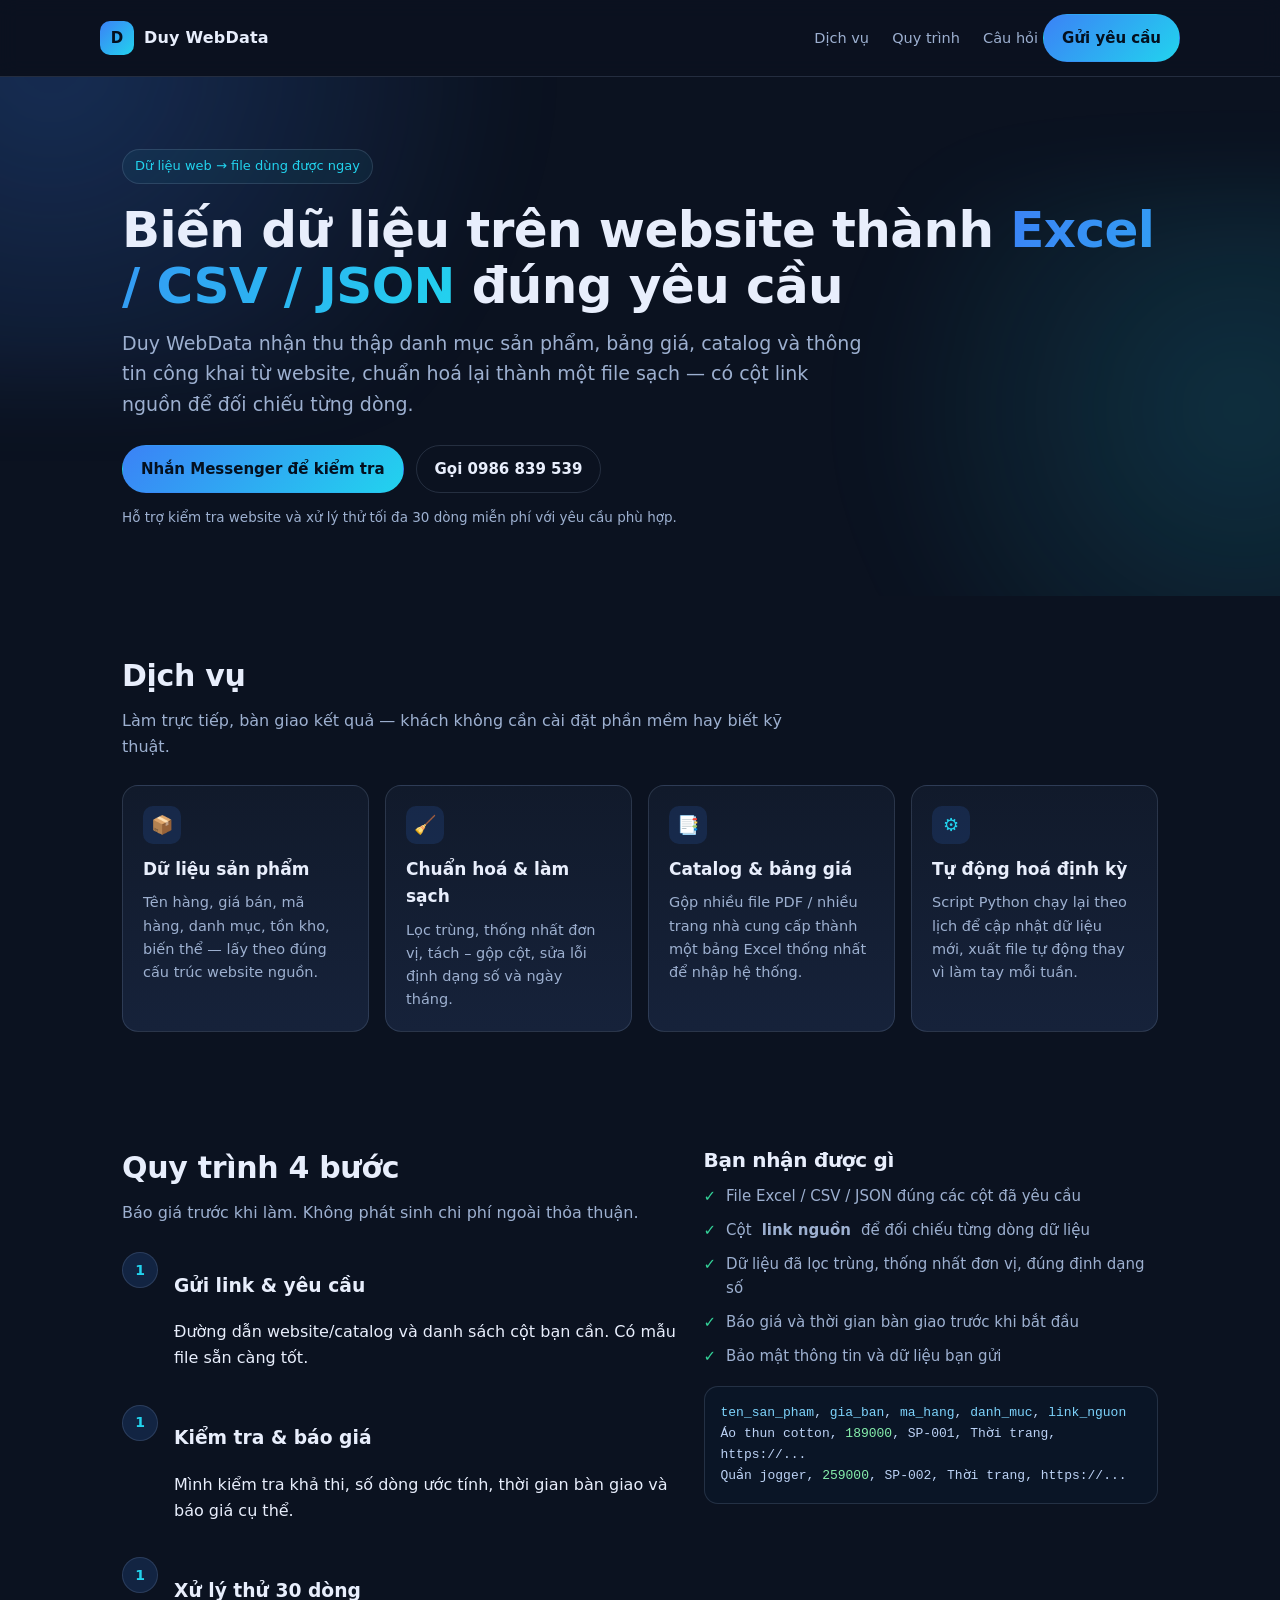
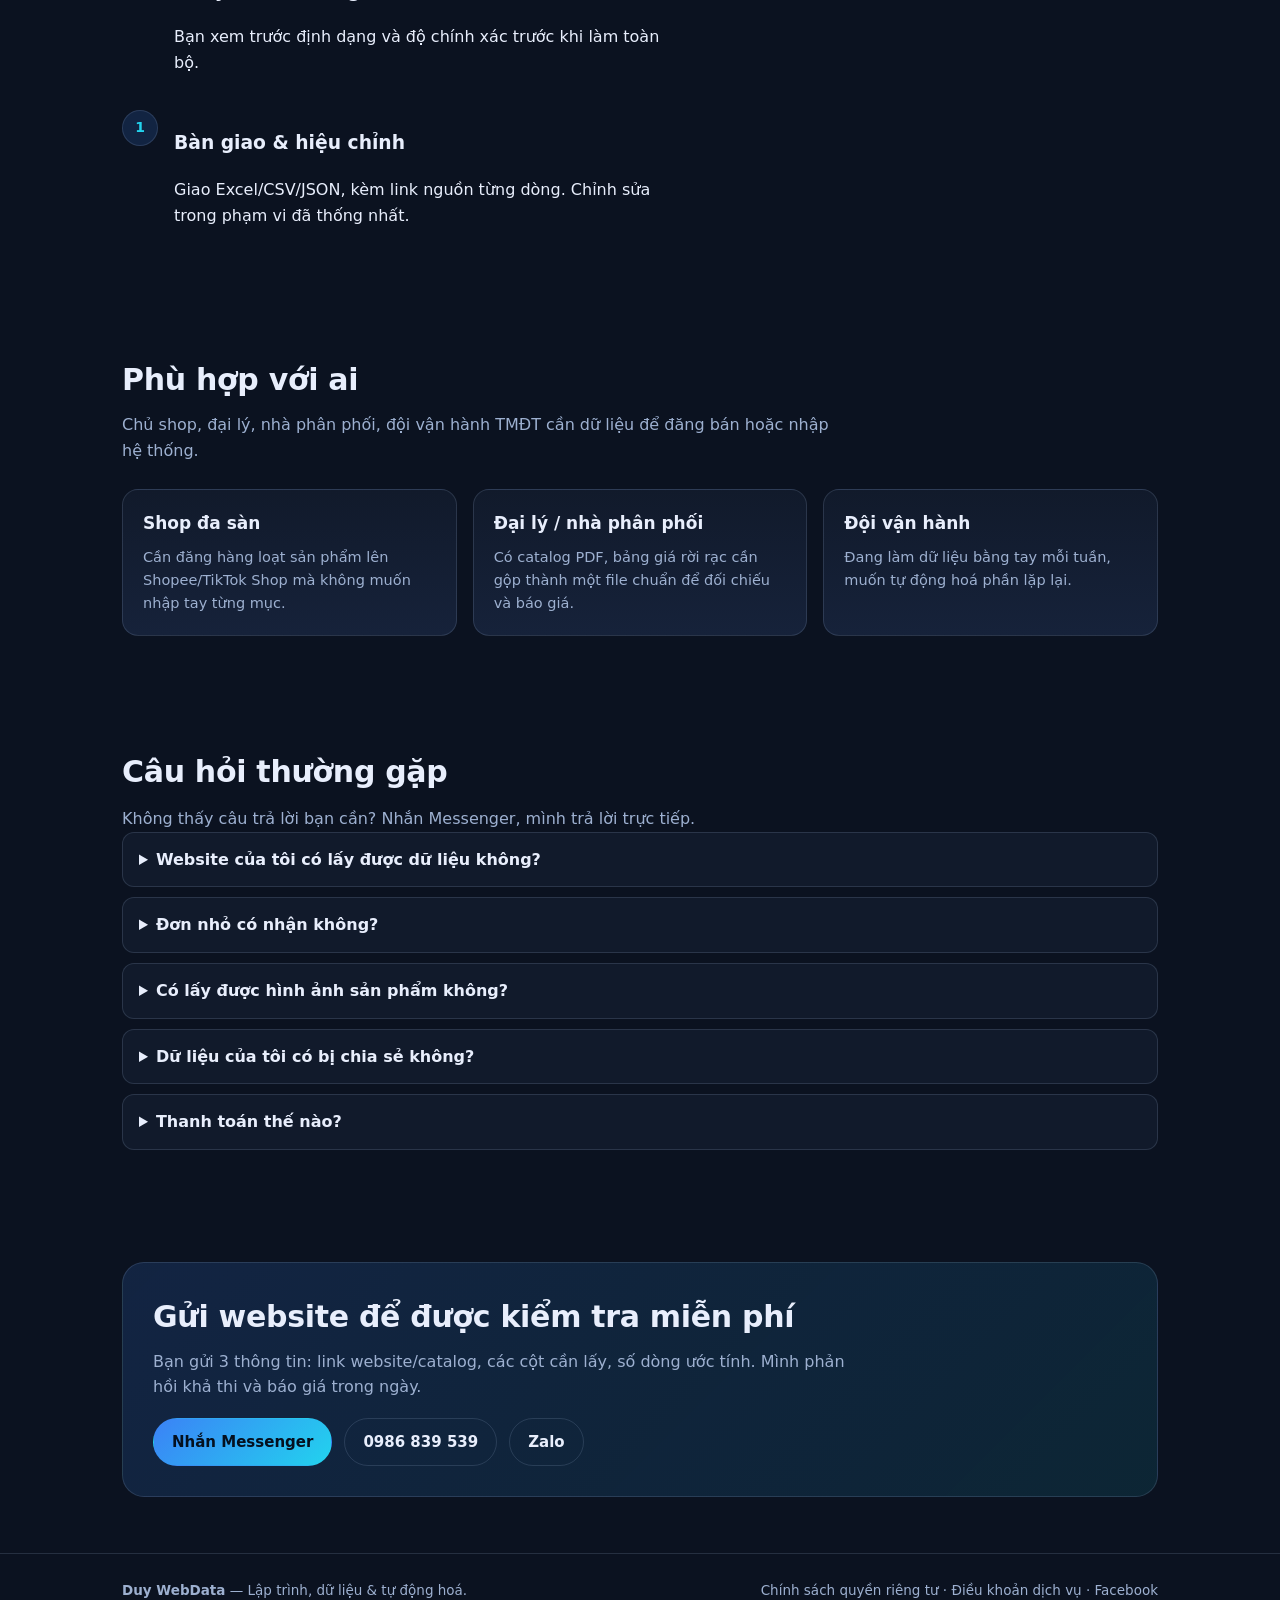
==== index.html @ e0d01aaf "Duy WebData landing page + privacy + terms" ====
<!doctype html>
<html lang="vi">
<head>
<meta charset="utf-8">
<meta name="viewport" content="width=device-width,initial-scale=1">
<title>Duy WebData — Thu thập &amp; xử lý dữ liệu website theo yêu cầu</title>
<meta name="description" content="Duy WebData nhận thu thập, chuẩn hoá và làm sạch dữ liệu từ website: danh mục sản phẩm, bảng giá, catalog → Excel/CSV/JSON. Kiểm tra và xử lý thử tối đa 30 dòng miễn phí.">
<meta name="theme-color" content="#0b1220">
<link rel="stylesheet" href="styles.css">
<link rel="icon" href="data:image/svg+xml,<svg xmlns='http://www.w3.org/2000/svg' viewBox='0 0 100 100'><rect width='100' height='100' rx='22' fill='%233b82f6'/><text x='50' y='68' font-size='52' font-family='Segoe UI,Arial' font-weight='700' text-anchor='middle' fill='%2304101f'>D</text></svg>">
</head>
<body>

<header class="site">
  <div class="wrap nav">
    <a class="brand" href="./"><span class="logo">D</span> Duy WebData</a>
    <nav>
      <a class="link" href="#dich-vu">Dịch vụ</a>
      <a class="link" href="#quy-trinh">Quy trình</a>
      <a class="link" href="#cau-hoi">Câu hỏi</a>
      <a class="btn btn-primary" href="https://m.me/61595270132365" target="_blank" rel="noopener">Gửi yêu cầu</a>
    </nav>
  </div>
</header>

<main>

<section class="hero">
  <div class="wrap">
    <span class="eyebrow">Dữ liệu web → file dùng được ngay</span>
    <h1>Biến dữ liệu trên website thành <span class="grad">Excel / CSV / JSON</span> đúng yêu cầu</h1>
    <p class="lead">
      Duy WebData nhận thu thập danh mục sản phẩm, bảng giá, catalog và thông tin công khai từ website,
      chuẩn hoá lại thành một file sạch — có cột link nguồn để đối chiếu từng dòng.
    </p>
    <div class="hero-cta">
      <a class="btn btn-primary" href="https://m.me/61595270132365" target="_blank" rel="noopener">Nhắn Messenger để kiểm tra</a>
      <a class="btn btn-ghost" href="tel:+84986839539">Gọi 0986 839 539</a>
    </div>
    <p class="hero-note">Hỗ trợ kiểm tra website và xử lý thử tối đa 30 dòng miễn phí với yêu cầu phù hợp.</p>
  </div>
</section>

<section id="dich-vu">
  <div class="wrap">
    <h2>Dịch vụ</h2>
    <p class="sub">Làm trực tiếp, bàn giao kết quả — khách không cần cài đặt phần mềm hay biết kỹ thuật.</p>
    <div class="grid c4">
      <div class="card">
        <div class="icon">📦</div>
        <h3>Dữ liệu sản phẩm</h3>
        <p>Tên hàng, giá bán, mã hàng, danh mục, tồn kho, biến thể — lấy theo đúng cấu trúc website nguồn.</p>
      </div>
      <div class="card">
        <div class="icon">🧹</div>
        <h3>Chuẩn hoá &amp; làm sạch</h3>
        <p>Lọc trùng, thống nhất đơn vị, tách – gộp cột, sửa lỗi định dạng số và ngày tháng.</p>
      </div>
      <div class="card">
        <div class="icon">📑</div>
        <h3>Catalog &amp; bảng giá</h3>
        <p>Gộp nhiều file PDF / nhiều trang nhà cung cấp thành một bảng Excel thống nhất để nhập hệ thống.</p>
      </div>
      <div class="card">
        <div class="icon">⚙️</div>
        <h3>Tự động hoá định kỳ</h3>
        <p>Script Python chạy lại theo lịch để cập nhật dữ liệu mới, xuất file tự động thay vì làm tay mỗi tuần.</p>
      </div>
    </div>
  </div>
</section>

<section id="quy-trinh">
  <div class="wrap split">
    <div>
      <h2>Quy trình 4 bước</h2>
      <p class="sub">Báo giá trước khi làm. Không phát sinh chi phí ngoài thỏa thuận.</p>
      <div class="grid" style="gap:18px">
        <div class="step"><h3>Gửi link &amp; yêu cầu</h3><p>Đường dẫn website/catalog và danh sách cột bạn cần. Có mẫu file sẵn càng tốt.</p></div>
        <div class="step"><h3>Kiểm tra &amp; báo giá</h3><p>Mình kiểm tra khả thi, số dòng ước tính, thời gian bàn giao và báo giá cụ thể.</p></div>
        <div class="step"><h3>Xử lý thử 30 dòng</h3><p>Bạn xem trước định dạng và độ chính xác trước khi làm toàn bộ.</p></div>
        <div class="step"><h3>Bàn giao &amp; hiệu chỉnh</h3><p>Giao Excel/CSV/JSON, kèm link nguồn từng dòng. Chỉnh sửa trong phạm vi đã thống nhất.</p></div>
      </div>
    </div>
    <div>
      <h2 style="font-size:20px">Bạn nhận được gì</h2>
      <ul class="checklist">
        <li>File Excel / CSV / JSON đúng các cột đã yêu cầu</li>
        <li>Cột <strong>link nguồn</strong> để đối chiếu từng dòng dữ liệu</li>
        <li>Dữ liệu đã lọc trùng, thống nhất đơn vị, đúng định dạng số</li>
        <li>Báo giá và thời gian bàn giao trước khi bắt đầu</li>
        <li>Bảo mật thông tin và dữ liệu bạn gửi</li>
      </ul>
      <div class="codebox" style="margin-top:18px">
<span class="k">ten_san_pham</span>, <span class="k">gia_ban</span>, <span class="k">ma_hang</span>, <span class="k">danh_muc</span>, <span class="k">link_nguon</span><br>
Áo thun cotton, <span class="s">189000</span>, SP-001, Thời trang, https://...<br>
Quần jogger, <span class="s">259000</span>, SP-002, Thời trang, https://...
      </div>
    </div>
  </div>
</section>

<section>
  <div class="wrap">
    <h2>Phù hợp với ai</h2>
    <p class="sub">Chủ shop, đại lý, nhà phân phối, đội vận hành TMĐT cần dữ liệu để đăng bán hoặc nhập hệ thống.</p>
    <div class="grid c3">
      <div class="card"><h3>Shop đa sàn</h3><p>Cần đăng hàng loạt sản phẩm lên Shopee/TikTok Shop mà không muốn nhập tay từng mục.</p></div>
      <div class="card"><h3>Đại lý / nhà phân phối</h3><p>Có catalog PDF, bảng giá rời rạc cần gộp thành một file chuẩn để đối chiếu và báo giá.</p></div>
      <div class="card"><h3>Đội vận hành</h3><p>Đang làm dữ liệu bằng tay mỗi tuần, muốn tự động hoá phần lặp lại.</p></div>
    </div>
  </div>
</section>

<section id="cau-hoi" class="faq">
  <div class="wrap">
    <h2>Câu hỏi thường gặp</h2>
    <p class="sub">Không thấy câu trả lời bạn cần? Nhắn Messenger, mình trả lời trực tiếp.</p>
    <details><summary>Website của tôi có lấy được dữ liệu không?</summary><p>Gửi link để mình kiểm tra. Mình chỉ nhận những nguồn dữ liệu công khai hoặc nguồn bạn có quyền sử dụng, và tuân thủ điều khoản của website nguồn.</p></details>
    <details><summary>Đơn nhỏ có nhận không?</summary><p>Có. Mình nhận đơn từ vài chục đến vài chục nghìn dòng. Đơn nhỏ thường bàn giao trong 1–3 ngày.</p></details>
    <details><summary>Có lấy được hình ảnh sản phẩm không?</summary><p>Tùy nguồn. Nếu cần ảnh, mình sẽ kiểm tra trước và báo rõ khả năng, dung lượng và cách bàn giao.</p></details>
    <details><summary>Dữ liệu của tôi có bị chia sẻ không?</summary><p>Không. Dữ liệu chỉ dùng để thực hiện đơn hàng và không chia sẻ cho bên thứ ba. Xem chi tiết trong <a href="privacy.html">chính sách quyền riêng tư</a>.</p></details>
    <details><summary>Thanh toán thế nào?</summary><p>Thống nhất giá và mốc bàn giao trước khi làm. Với đơn lớn có thể chia thành 2 lần thanh toán theo tiến độ.</p></details>
  </div>
</section>

<section>
  <div class="wrap">
    <div class="cta">
      <h2>Gửi website để được kiểm tra miễn phí</h2>
      <p class="sub" style="margin-bottom:0">Bạn gửi 3 thông tin: link website/catalog, các cột cần lấy, số dòng ước tính. Mình phản hồi khả thi và báo giá trong ngày.</p>
      <div class="contact">
        <a class="btn btn-primary" href="https://m.me/61595270132365" target="_blank" rel="noopener">Nhắn Messenger</a>
        <a class="btn btn-ghost" href="tel:+84986839539">0986 839 539</a>
        <a class="btn btn-ghost" href="https://zalo.me/0986839539" target="_blank" rel="noopener">Zalo</a>
      </div>
    </div>
  </div>
</section>

</main>

<footer class="site">
  <div class="wrap row">
    <div><strong>Duy WebData</strong> — Lập trình, dữ liệu &amp; tự động hoá.</div>
    <div>
      <a href="privacy.html">Chính sách quyền riêng tư</a> ·
      <a href="terms.html">Điều khoản dịch vụ</a> ·
      <a href="https://www.facebook.com/profile.php?id=61595270132365" target="_blank" rel="noopener">Facebook</a>
    </div>
  </div>
</footer>

</body>
</html>
---- styles.css ----
:root{
  --bg:#0b1220;
  --panel:#111a2b;
  --panel-2:#16223a;
  --text:#e8eefc;
  --muted:#9db0d0;
  --line:rgba(157,176,208,.18);
  --brand:#3b82f6;
  --brand-2:#22d3ee;
  --ok:#34d399;
  --radius:16px;
  --max:1080px;
}
*{box-sizing:border-box}
html{scroll-behavior:smooth}
body{
  margin:0;background:var(--bg);color:var(--text);
  font-family:"Segoe UI",system-ui,-apple-system,"Helvetica Neue",Arial,sans-serif;
  line-height:1.6;-webkit-font-smoothing:antialiased;
}
a{color:var(--brand-2);text-decoration:none}
a:hover{text-decoration:underline}
.wrap{max-width:var(--max);margin:0 auto;padding:0 22px}
header.site{position:sticky;top:0;z-index:20;background:rgba(11,18,32,.82);backdrop-filter:blur(10px);border-bottom:1px solid var(--line)}
.nav{display:flex;align-items:center;justify-content:space-between;gap:16px;padding:14px 0}
.brand{display:flex;align-items:center;gap:10px;font-weight:700;letter-spacing:.2px;color:var(--text)}
.brand:hover{text-decoration:none}
.logo{width:34px;height:34px;border-radius:10px;background:linear-gradient(135deg,var(--brand),var(--brand-2));display:grid;place-items:center;font-size:15px;font-weight:800;color:#04101f}
.nav a.link{color:var(--muted);font-size:14.5px;margin-left:18px}
.nav a.link:hover{color:var(--text);text-decoration:none}
.btn{display:inline-flex;align-items:center;gap:8px;padding:11px 18px;border-radius:999px;font-weight:600;font-size:15px;border:1px solid transparent;cursor:pointer}
.btn-primary{background:linear-gradient(135deg,var(--brand),var(--brand-2));color:#04101f}
.btn-primary:hover{text-decoration:none;filter:brightness(1.06)}
.btn-ghost{border-color:var(--line);color:var(--text);background:transparent}
.btn-ghost:hover{text-decoration:none;background:rgba(255,255,255,.04)}
.hero{padding:72px 0 54px;position:relative;overflow:hidden}
.hero:before{content:"";position:absolute;inset:-30% 40% 40% -20%;background:radial-gradient(circle at 30% 30%,rgba(59,130,246,.25),transparent 60%);filter:blur(40px);pointer-events:none}
.hero:after{content:"";position:absolute;inset:20% -25% -30% 55%;background:radial-gradient(circle at 60% 40%,rgba(34,211,238,.16),transparent 60%);filter:blur(40px);pointer-events:none}
.hero .wrap{position:relative;z-index:1}
.eyebrow{display:inline-flex;align-items:center;gap:8px;font-size:13px;color:var(--brand-2);border:1px solid var(--line);padding:6px 12px;border-radius:999px;background:rgba(34,211,238,.06)}
h1{font-size:clamp(30px,4.4vw,50px);line-height:1.12;margin:18px 0 14px;letter-spacing:-.6px}
h1 .grad{background:linear-gradient(120deg,var(--brand),var(--brand-2));-webkit-background-clip:text;background-clip:text;color:transparent}
.lead{font-size:clamp(16px,1.5vw,19px);color:var(--muted);max-width:62ch;margin:0 0 26px}
.hero-cta{display:flex;flex-wrap:wrap;gap:12px;align-items:center}
.hero-note{font-size:13.5px;color:var(--muted);margin-top:14px}
section{padding:56px 0}
h2{font-size:clamp(22px,2.6vw,30px);margin:0 0 8px;letter-spacing:-.3px}
.sub{color:var(--muted);margin:0 0 26px;max-width:70ch}
.grid{display:grid;gap:16px}
.grid.c4{grid-template-columns:repeat(4,1fr)}
.grid.c3{grid-template-columns:repeat(3,1fr)}
.grid.c2{grid-template-columns:repeat(2,1fr)}
.card{background:linear-gradient(180deg,var(--panel),var(--panel-2));border:1px solid var(--line);border-radius:var(--radius);padding:20px}
.card h3{margin:0 0 8px;font-size:17px}
.card p{margin:0;color:var(--muted);font-size:14.5px}
.icon{width:38px;height:38px;border-radius:10px;display:grid;place-items:center;background:rgba(59,130,246,.14);color:var(--brand-2);font-size:18px;margin-bottom:12px}
.steps{counter-reset:s}
.step{position:relative;padding-left:52px}
.step:before{counter-increment:s;content:counter(s);position:absolute;left:0;top:0;width:34px;height:34px;border-radius:50%;display:grid;place-items:center;background:rgba(59,130,246,.16);color:var(--brand-2);font-weight:700;font-size:14px;border:1px solid var(--line)}
.checklist{list-style:none;padding:0;margin:0;display:grid;gap:10px}
.checklist li{display:flex;gap:10px;color:var(--muted);font-size:15px}
.checklist li:before{content:"✓";color:var(--ok);font-weight:700}
.split{display:grid;grid-template-columns:1.1fr .9fr;gap:26px;align-items:start}
.codebox{background:#0a1526;border:1px solid var(--line);border-radius:14px;padding:16px;font-family:Consolas,ui-monospace,monospace;font-size:13px;color:#bcd2f5;overflow:auto}
.codebox .k{color:#7dd3fc}
.codebox .s{color:#86efac}
.cta{background:linear-gradient(135deg,rgba(59,130,246,.16),rgba(34,211,238,.10));border:1px solid var(--line);border-radius:22px;padding:30px}
.cta h2{margin-top:0}
.contact{display:flex;flex-wrap:wrap;gap:12px;margin-top:18px}
.faq details{border:1px solid var(--line);border-radius:12px;padding:14px 16px;background:var(--panel)}
.faq details+details{margin-top:10px}
.faq summary{cursor:pointer;font-weight:600}
.faq p{color:var(--muted);margin:10px 0 0}
footer.site{border-top:1px solid var(--line);padding:26px 0 40px;color:var(--muted);font-size:13.5px}
footer.site .row{display:flex;flex-wrap:wrap;gap:14px;justify-content:space-between;align-items:center}
footer.site a{color:var(--muted)}
footer.site a:hover{color:var(--text)}
.legal{padding:46px 0}
.legal h1{font-size:30px;margin-bottom:6px}
.legal h2{font-size:20px;margin:28px 0 8px}
.legal p,.legal li{color:var(--muted);font-size:15px}
.legal .updated{font-size:13.5px;color:var(--muted);margin-bottom:22px}
@media (max-width:900px){
  .grid.c4{grid-template-columns:repeat(2,1fr)}
  .grid.c3{grid-template-columns:1fr}
  .split{grid-template-columns:1fr}
}
@media (max-width:620px){
  .grid.c4,.grid.c2{grid-template-columns:1fr}
  .nav a.link{display:none}
  section{padding:42px 0}
  .hero{padding:48px 0 36px}
}
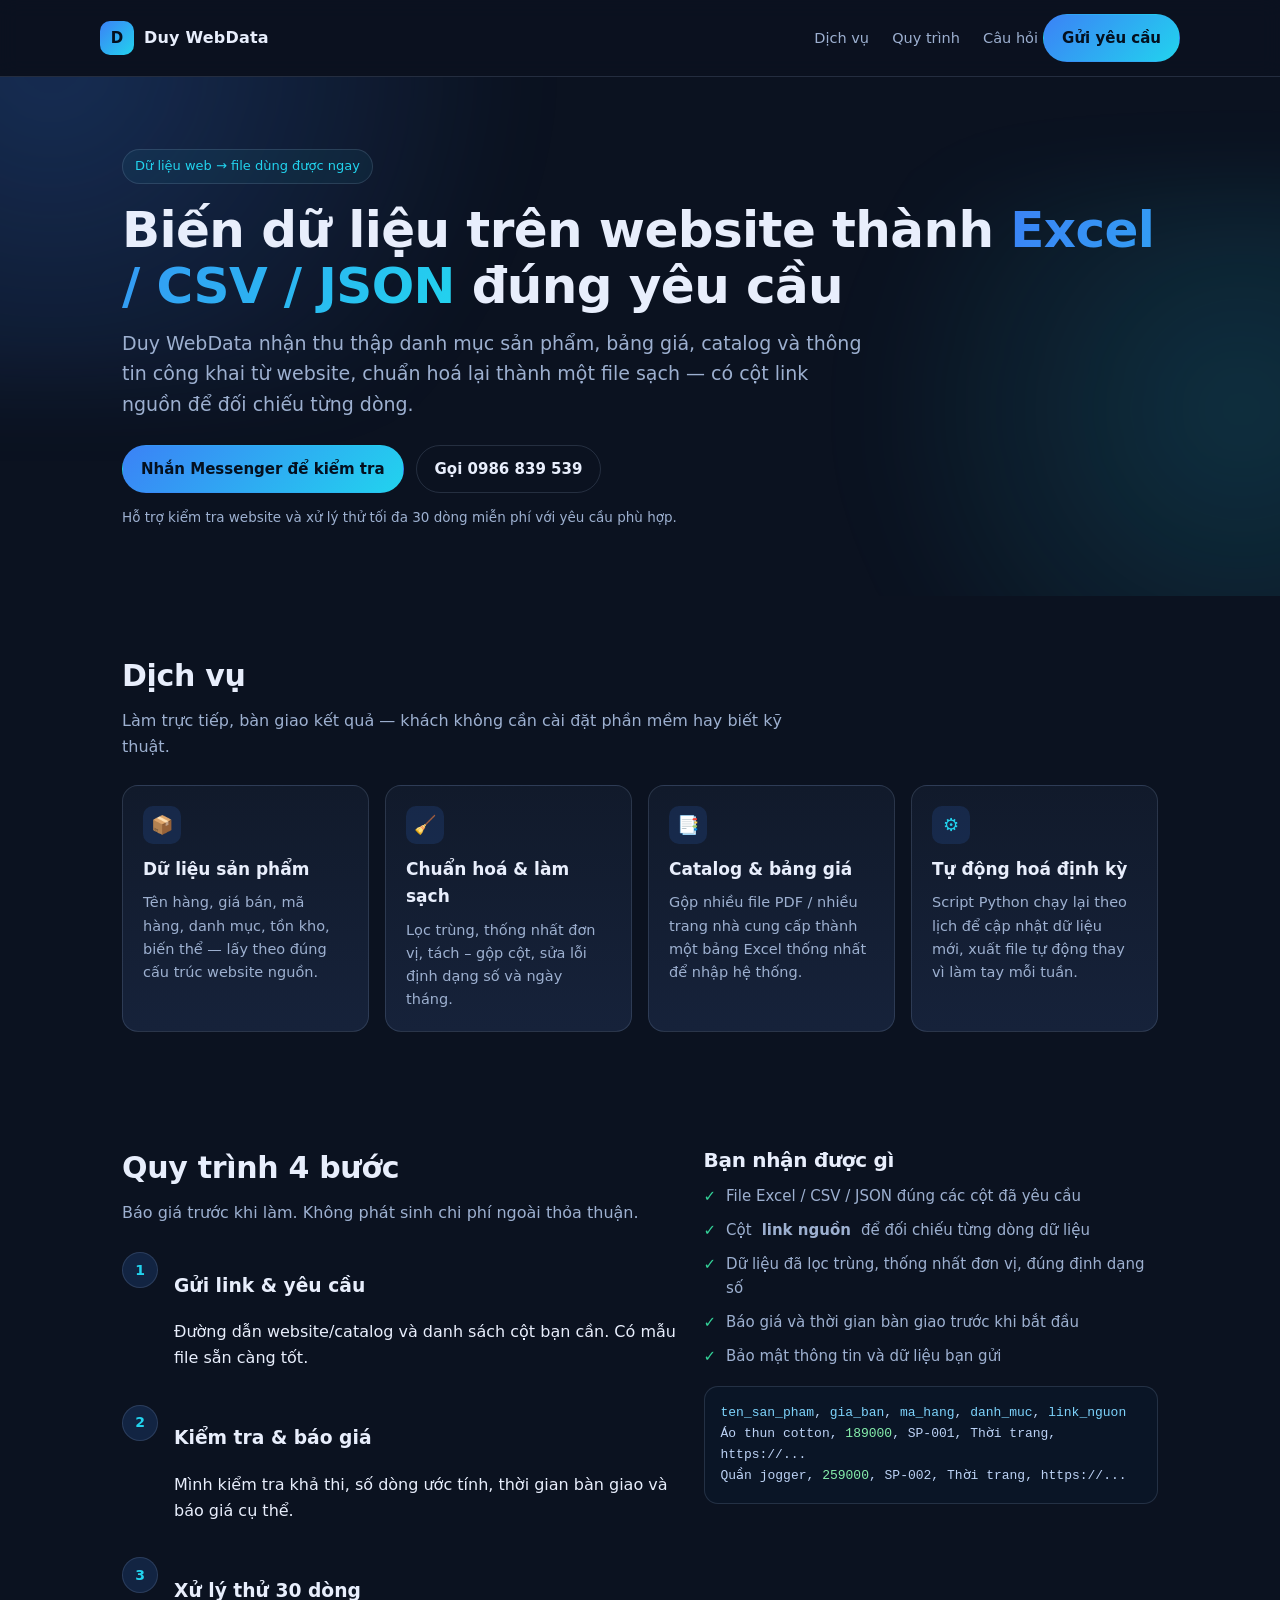
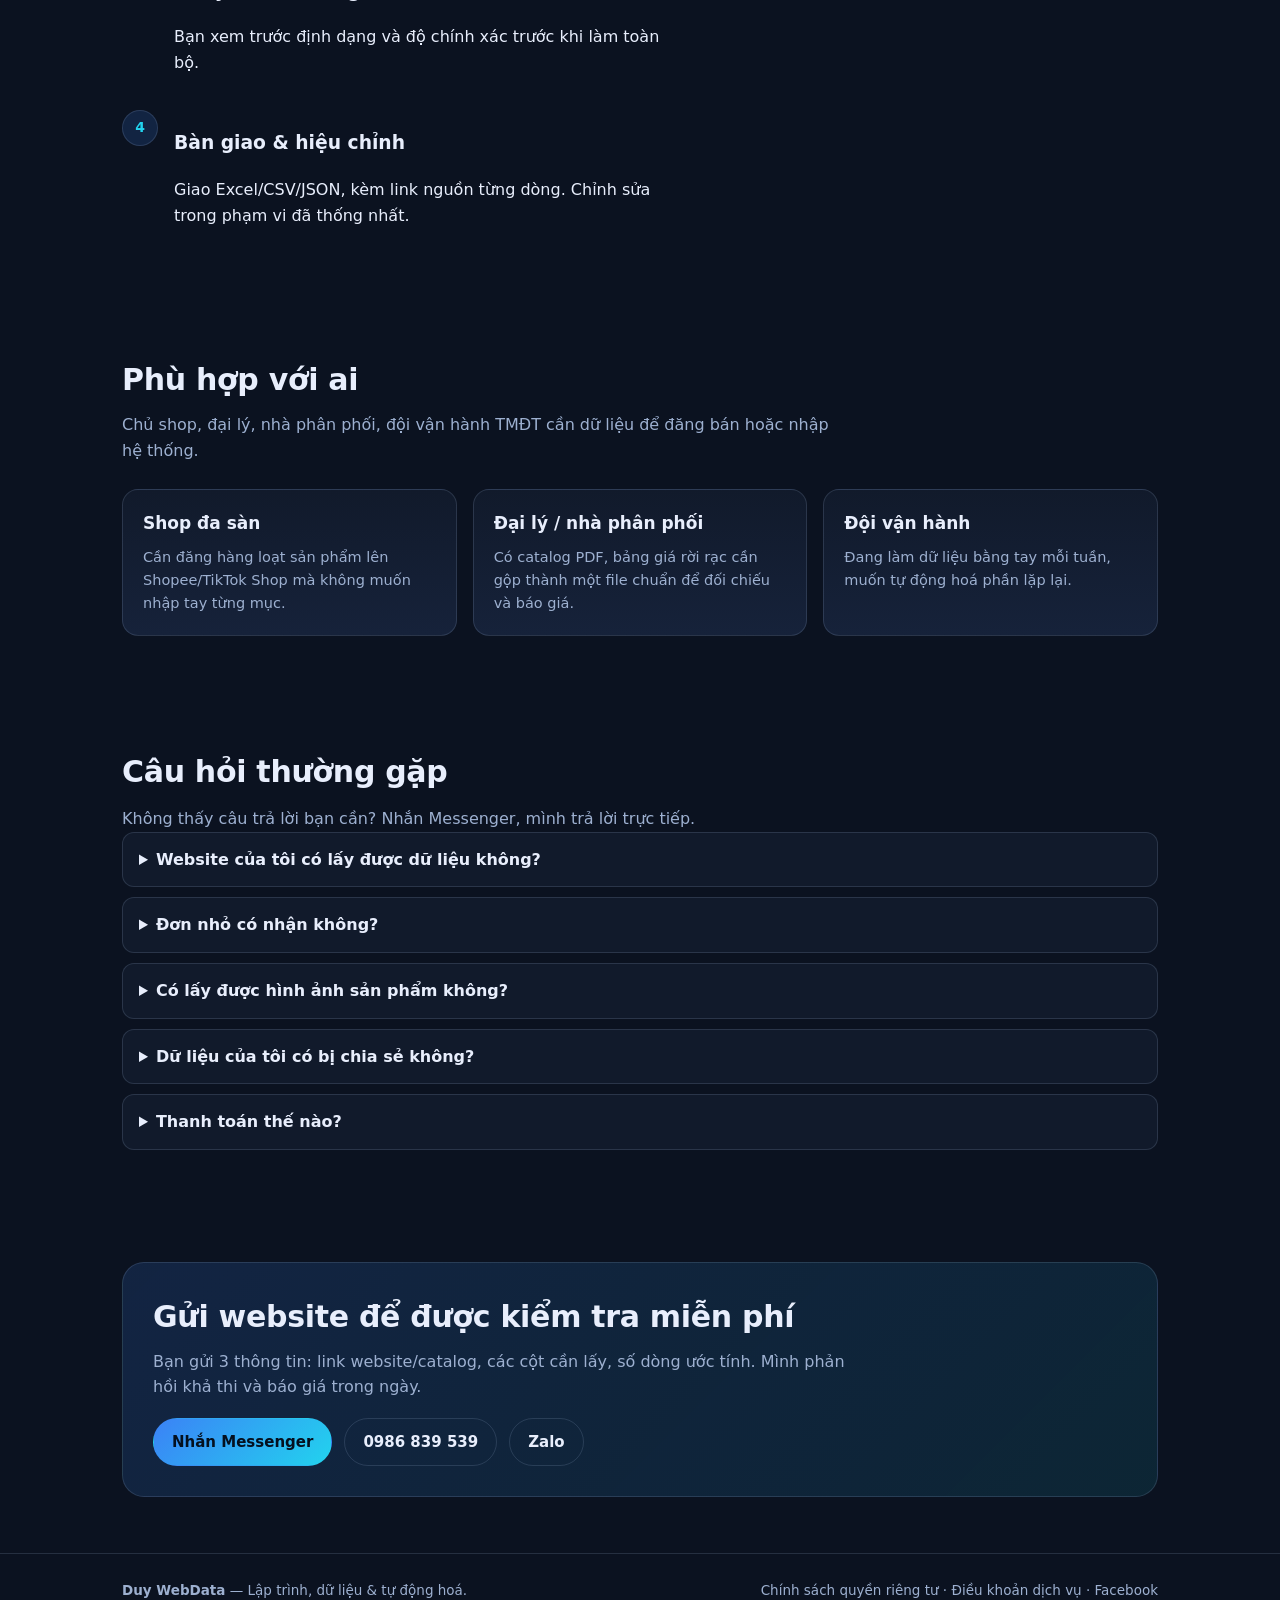
==== commit 5f581c59: "fix: step counter container" ====
--- a/index.html
+++ b/index.html
@@ -75,7 +75,7 @@
     <div>
       <h2>Quy trình 4 bước</h2>
       <p class="sub">Báo giá trước khi làm. Không phát sinh chi phí ngoài thỏa thuận.</p>
-      <div class="grid" style="gap:18px">
+      <div class="grid steps" style="gap:18px">
         <div class="step"><h3>Gửi link &amp; yêu cầu</h3><p>Đường dẫn website/catalog và danh sách cột bạn cần. Có mẫu file sẵn càng tốt.</p></div>
         <div class="step"><h3>Kiểm tra &amp; báo giá</h3><p>Mình kiểm tra khả thi, số dòng ước tính, thời gian bàn giao và báo giá cụ thể.</p></div>
         <div class="step"><h3>Xử lý thử 30 dòng</h3><p>Bạn xem trước định dạng và độ chính xác trước khi làm toàn bộ.</p></div>
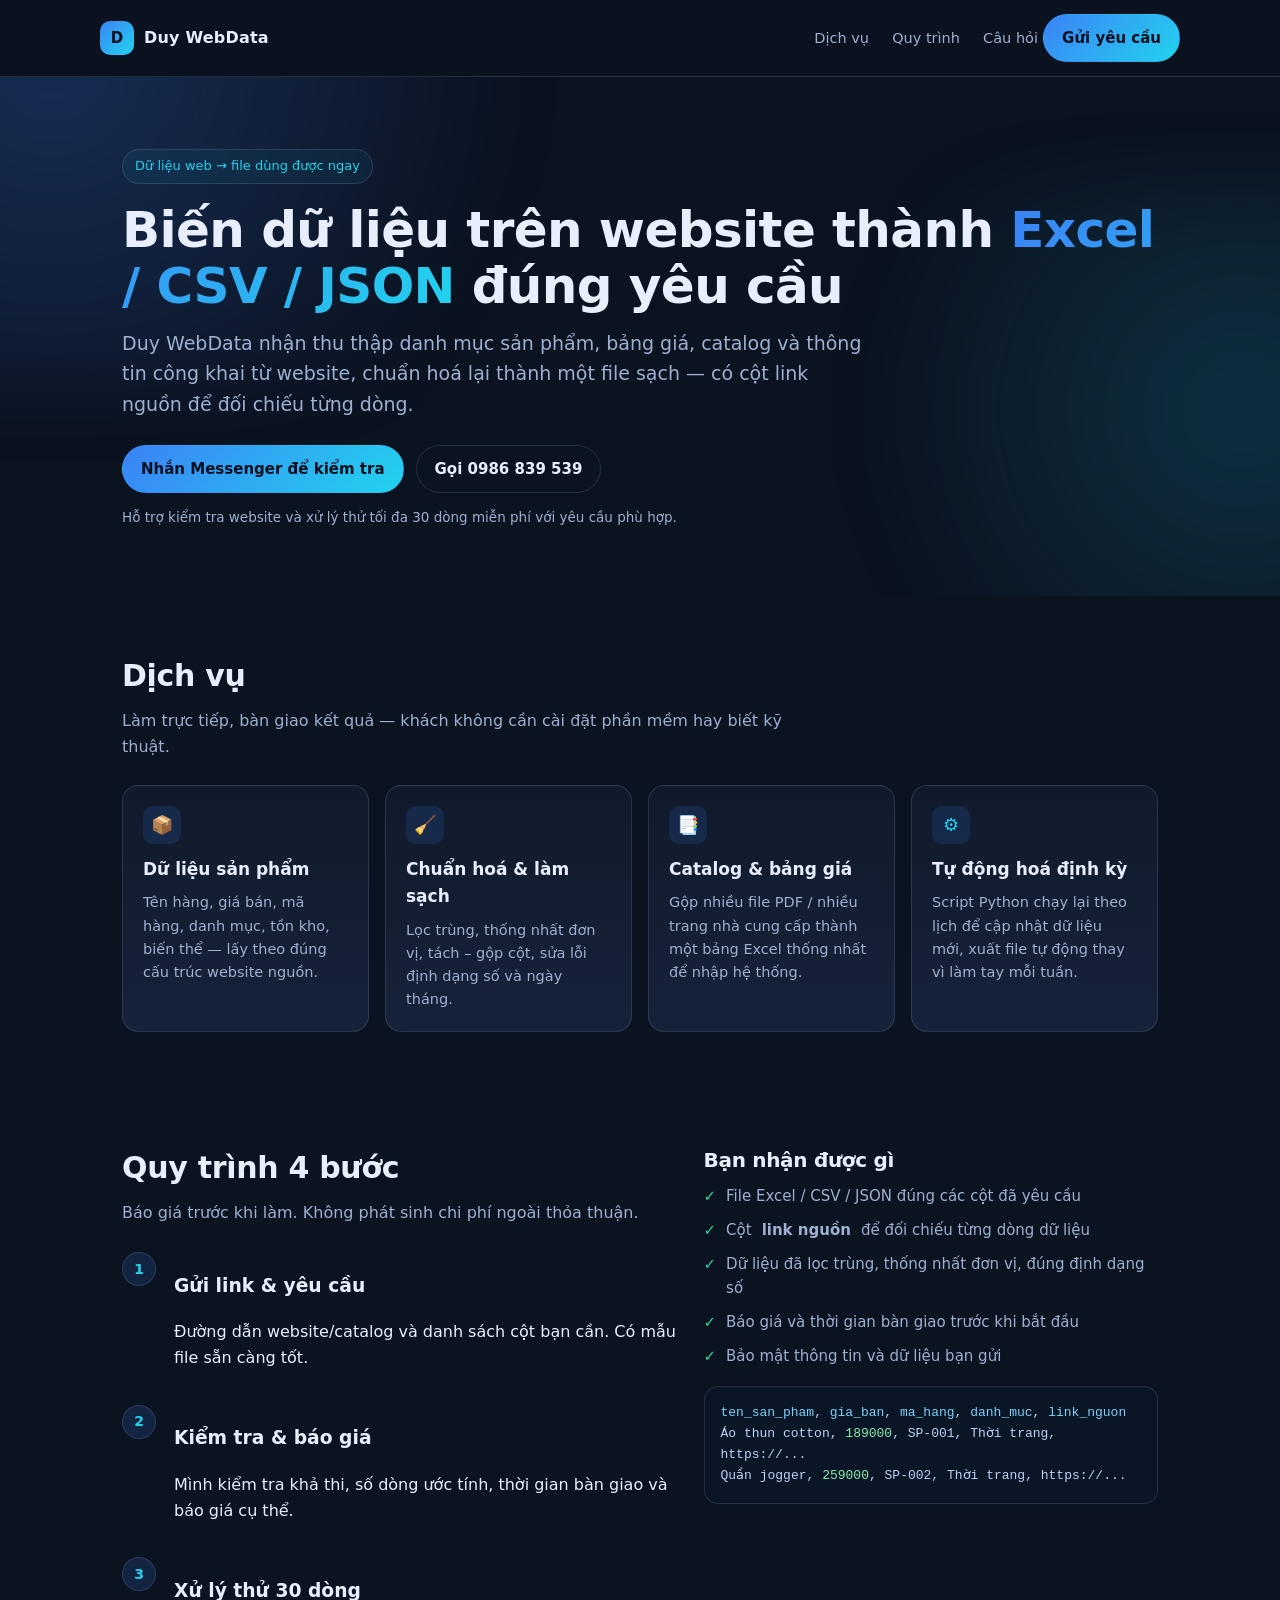
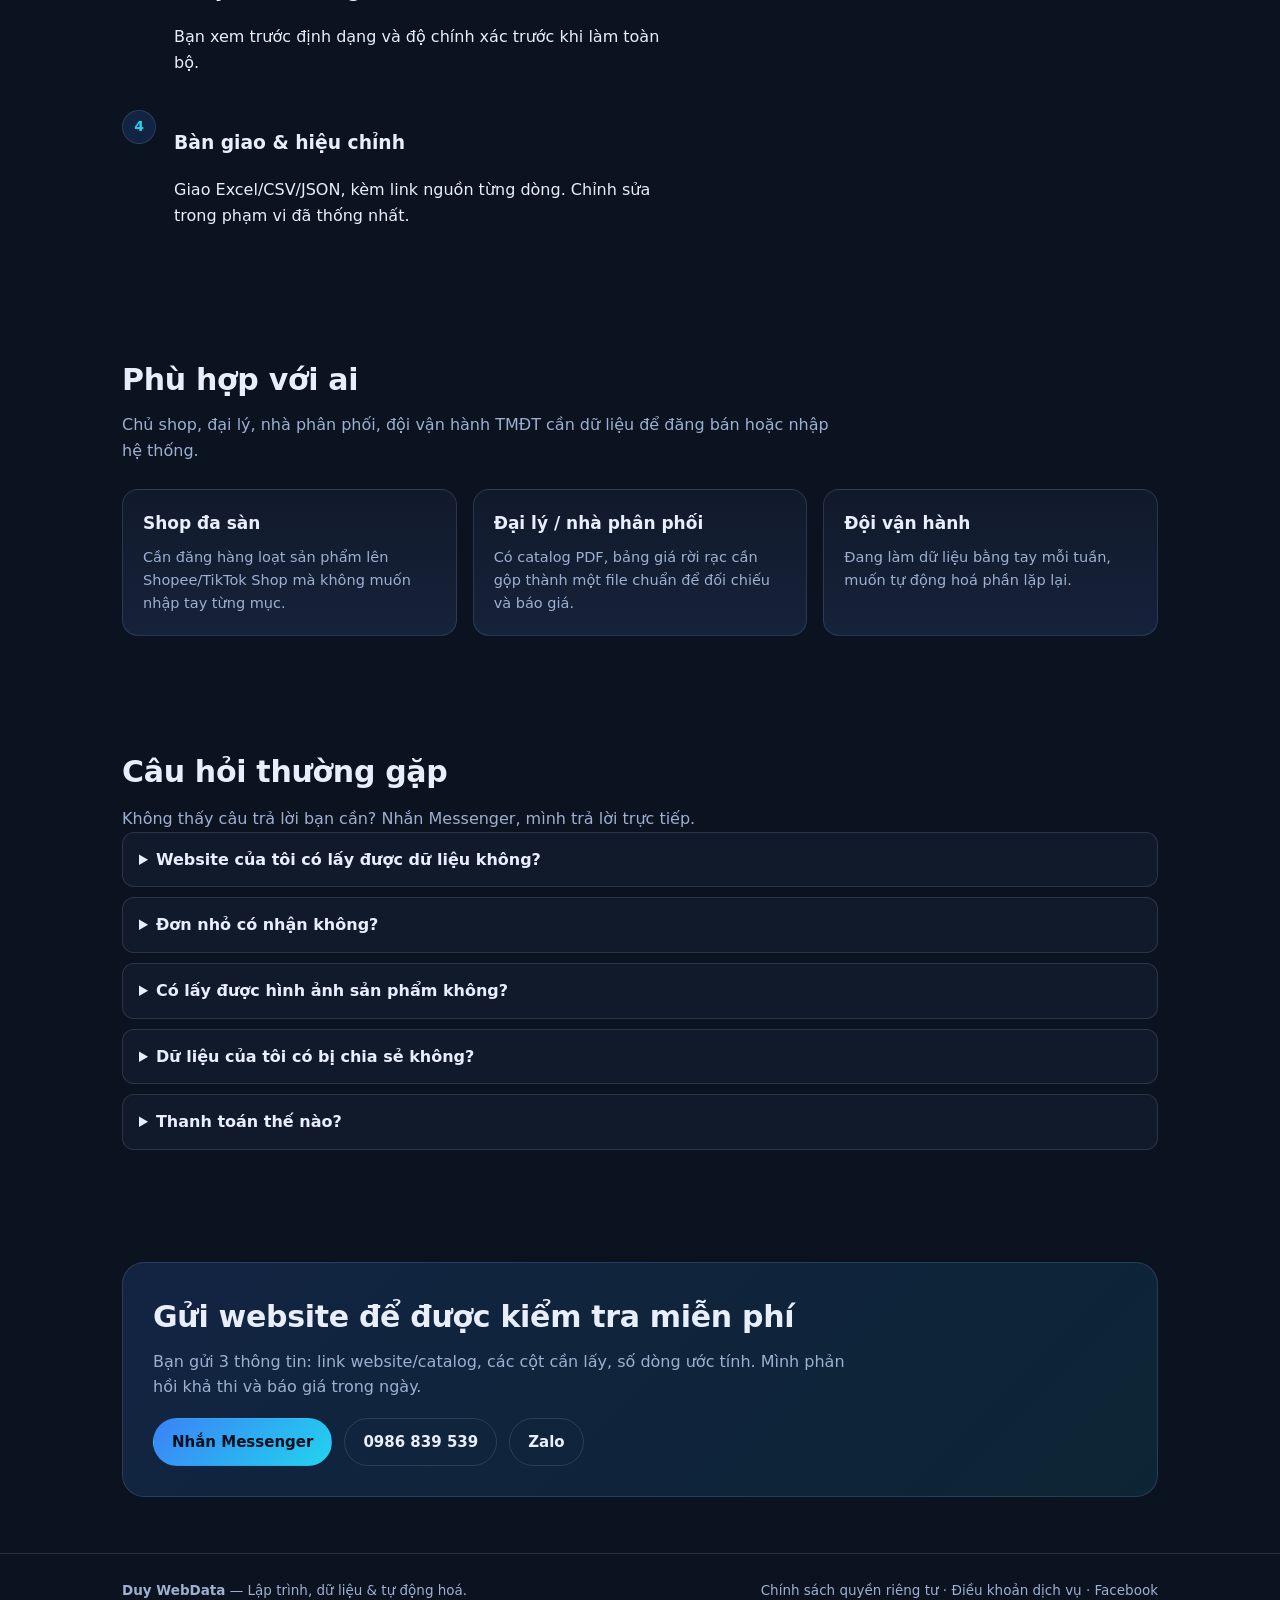
==== commit 68ee3719: "fix: explicit step numbers instead of css counters" ====
--- a/index.html
+++ b/index.html
@@ -75,11 +75,11 @@
     <div>
       <h2>Quy trình 4 bước</h2>
       <p class="sub">Báo giá trước khi làm. Không phát sinh chi phí ngoài thỏa thuận.</p>
-      <div class="grid steps" style="gap:18px">
-        <div class="step"><h3>Gửi link &amp; yêu cầu</h3><p>Đường dẫn website/catalog và danh sách cột bạn cần. Có mẫu file sẵn càng tốt.</p></div>
-        <div class="step"><h3>Kiểm tra &amp; báo giá</h3><p>Mình kiểm tra khả thi, số dòng ước tính, thời gian bàn giao và báo giá cụ thể.</p></div>
-        <div class="step"><h3>Xử lý thử 30 dòng</h3><p>Bạn xem trước định dạng và độ chính xác trước khi làm toàn bộ.</p></div>
-        <div class="step"><h3>Bàn giao &amp; hiệu chỉnh</h3><p>Giao Excel/CSV/JSON, kèm link nguồn từng dòng. Chỉnh sửa trong phạm vi đã thống nhất.</p></div>
+      <div class="grid" style="gap:18px">
+        <div class="step"><span class="num">1</span><h3>Gửi link &amp; yêu cầu</h3><p>Đường dẫn website/catalog và danh sách cột bạn cần. Có mẫu file sẵn càng tốt.</p></div>
+        <div class="step"><span class="num">2</span><h3>Kiểm tra &amp; báo giá</h3><p>Mình kiểm tra khả thi, số dòng ước tính, thời gian bàn giao và báo giá cụ thể.</p></div>
+        <div class="step"><span class="num">3</span><h3>Xử lý thử 30 dòng</h3><p>Bạn xem trước định dạng và độ chính xác trước khi làm toàn bộ.</p></div>
+        <div class="step"><span class="num">4</span><h3>Bàn giao &amp; hiệu chỉnh</h3><p>Giao Excel/CSV/JSON, kèm link nguồn từng dòng. Chỉnh sửa trong phạm vi đã thống nhất.</p></div>
       </div>
     </div>
     <div>
--- a/styles.css
+++ b/styles.css
@@ -54,9 +54,8 @@
 .card h3{margin:0 0 8px;font-size:17px}
 .card p{margin:0;color:var(--muted);font-size:14.5px}
 .icon{width:38px;height:38px;border-radius:10px;display:grid;place-items:center;background:rgba(59,130,246,.14);color:var(--brand-2);font-size:18px;margin-bottom:12px}
-.steps{counter-reset:s}
 .step{position:relative;padding-left:52px}
-.step:before{counter-increment:s;content:counter(s);position:absolute;left:0;top:0;width:34px;height:34px;border-radius:50%;display:grid;place-items:center;background:rgba(59,130,246,.16);color:var(--brand-2);font-weight:700;font-size:14px;border:1px solid var(--line)}
+.step .num{position:absolute;left:0;top:0;width:34px;height:34px;border-radius:50%;display:grid;place-items:center;background:rgba(59,130,246,.16);color:var(--brand-2);font-weight:700;font-size:14px;border:1px solid var(--line)}
 .checklist{list-style:none;padding:0;margin:0;display:grid;gap:10px}
 .checklist li{display:flex;gap:10px;color:var(--muted);font-size:15px}
 .checklist li:before{content:"✓";color:var(--ok);font-weight:700}
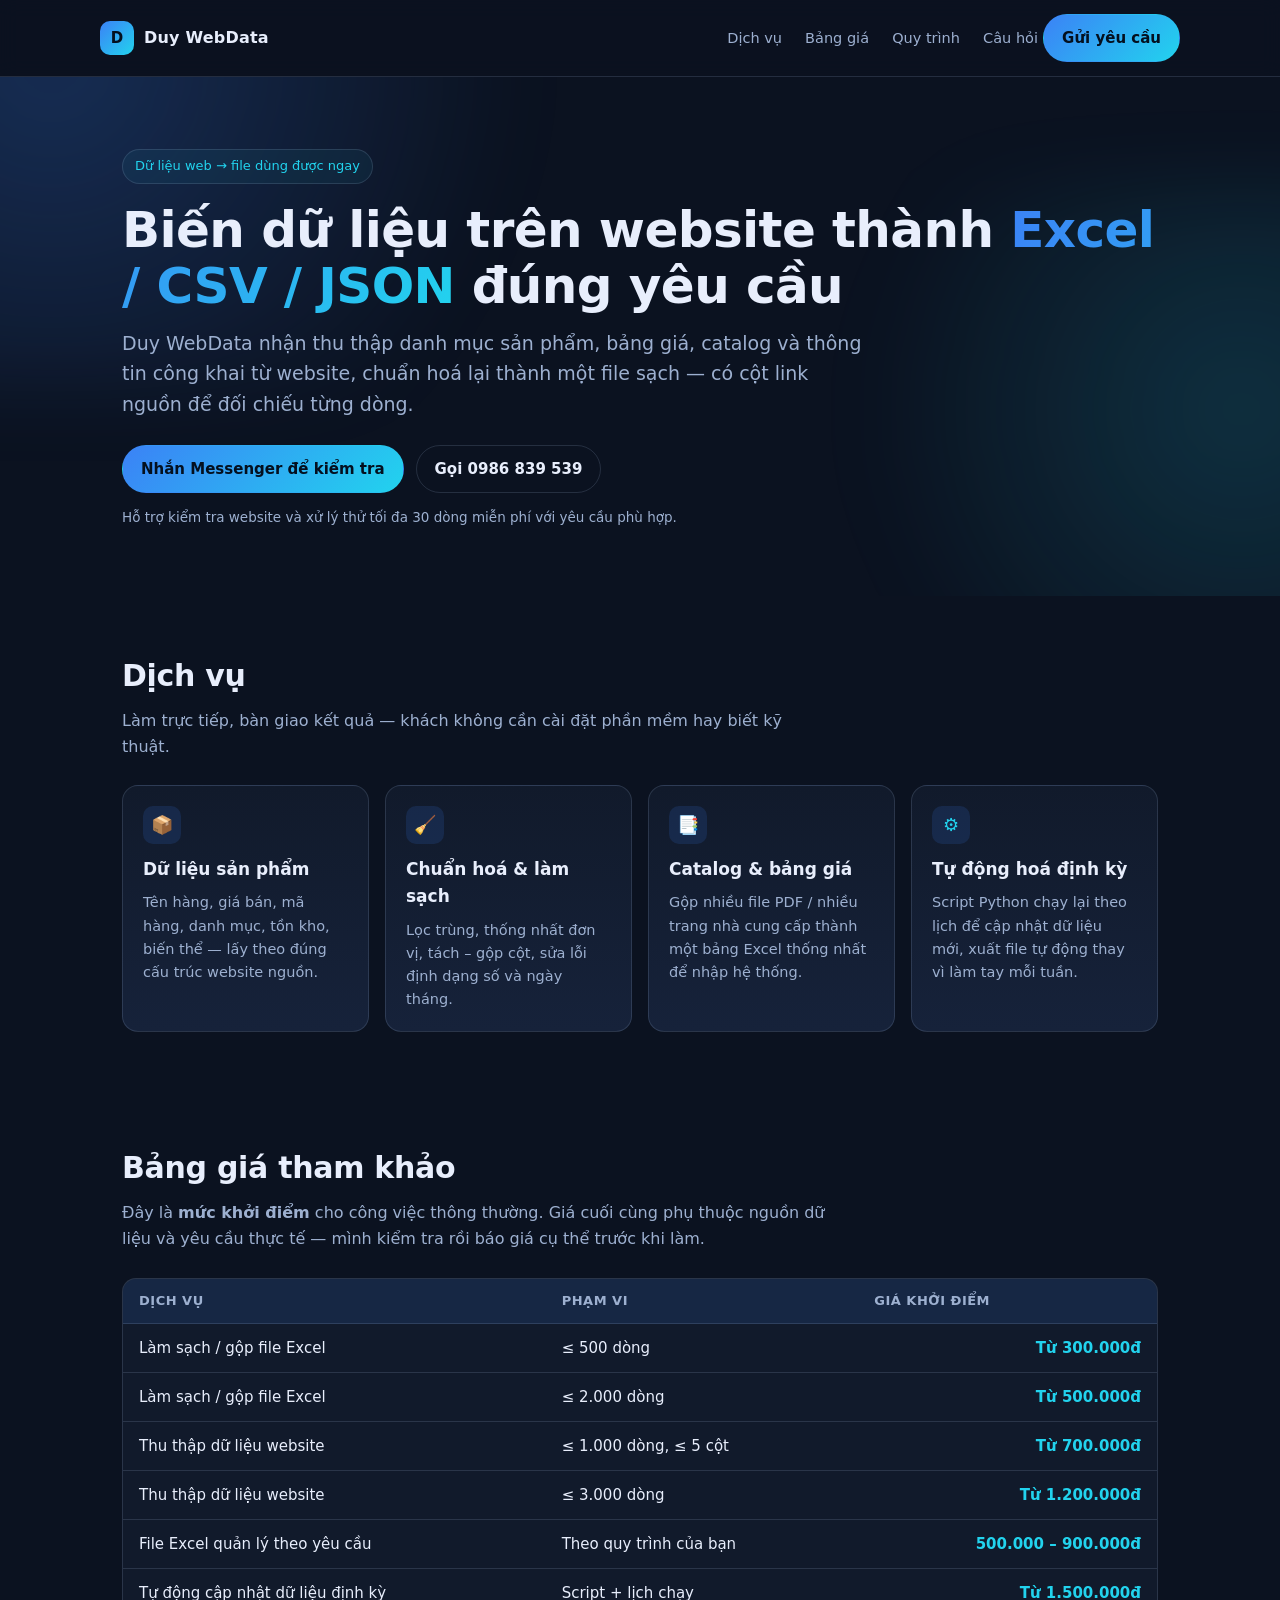
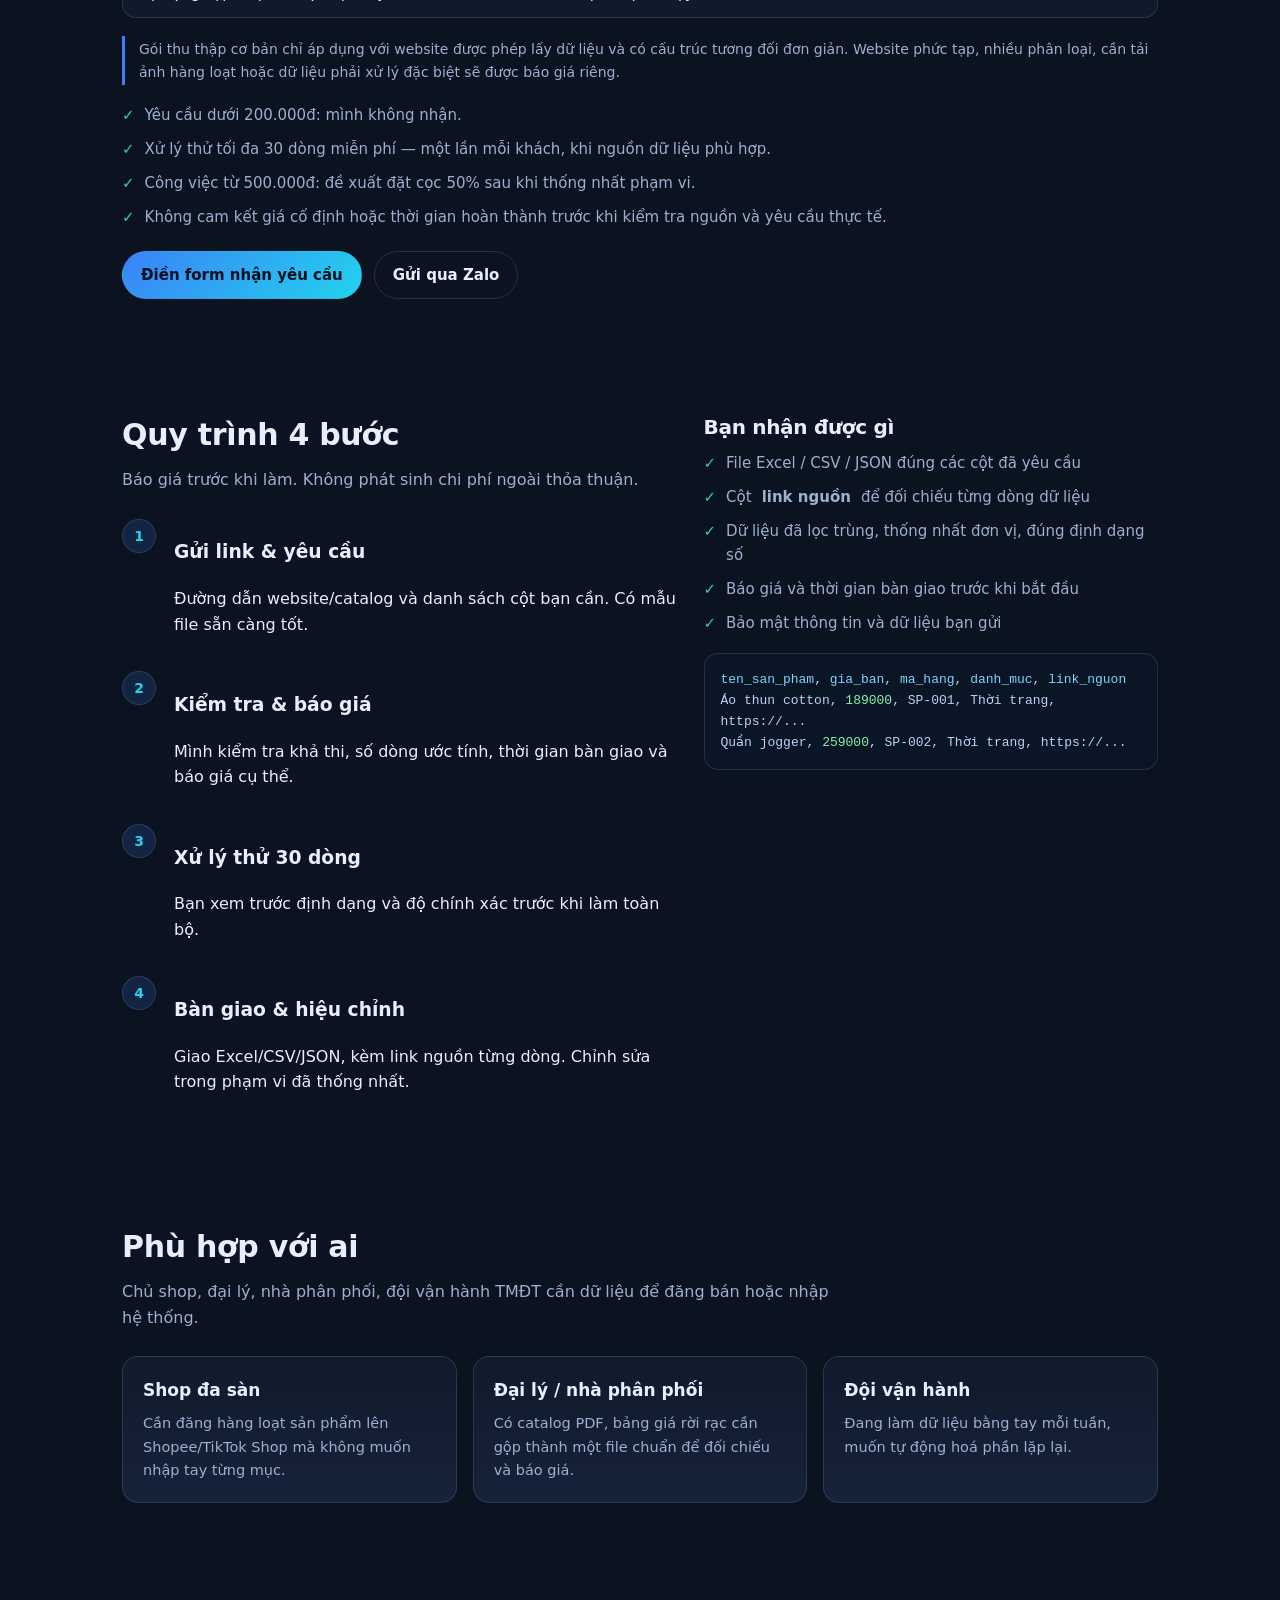
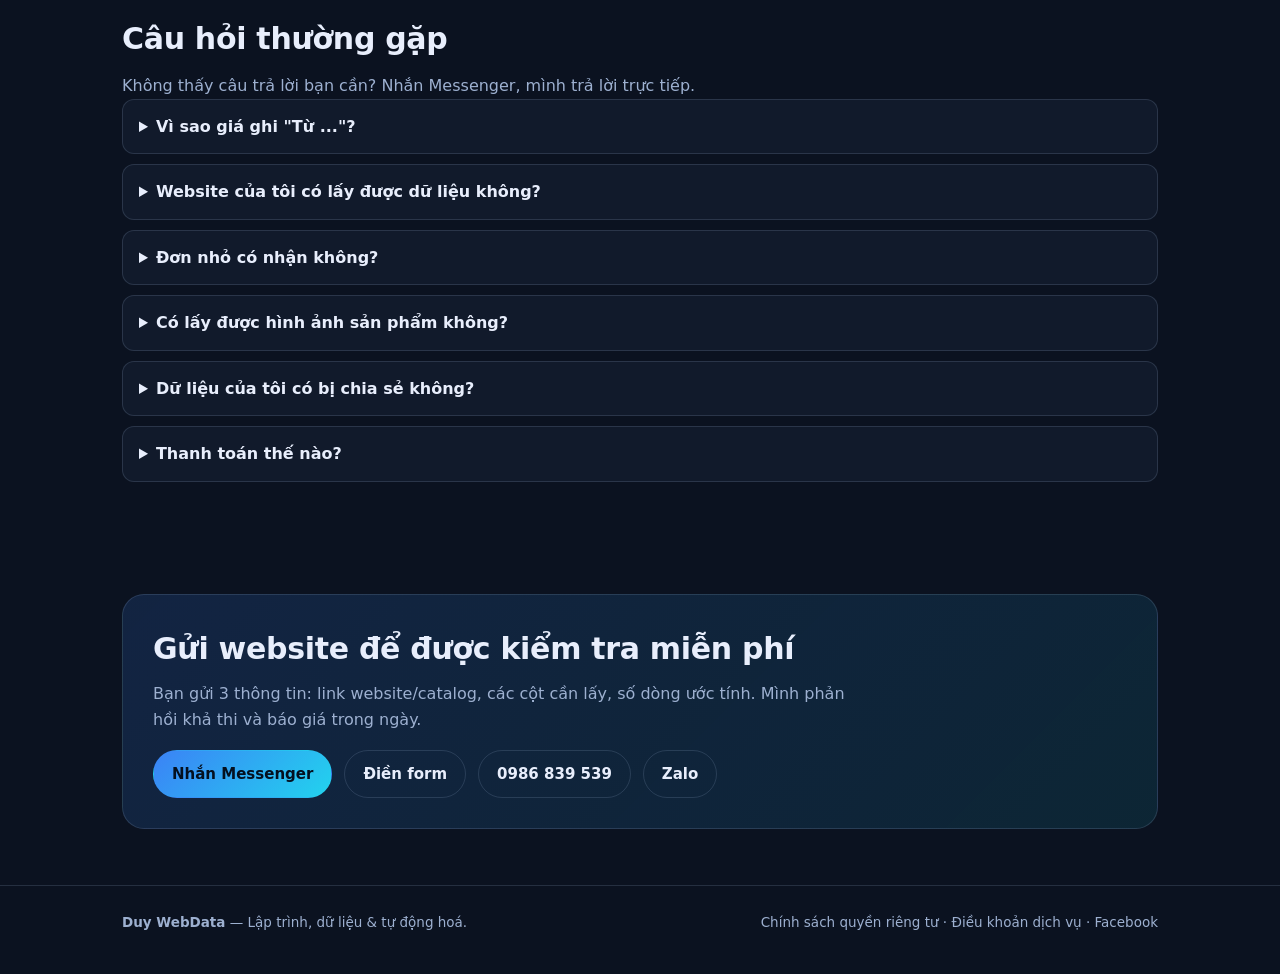
==== commit 13e403d2: "feat: bang gia tham khao + form nhan yeu cau + FAQ gia/coc" ====
--- a/index.html
+++ b/index.html
@@ -16,6 +16,7 @@
     <a class="brand" href="./"><span class="logo">D</span> Duy WebData</a>
     <nav>
       <a class="link" href="#dich-vu">Dịch vụ</a>
+      <a class="link" href="#bang-gia">Bảng giá</a>
       <a class="link" href="#quy-trinh">Quy trình</a>
       <a class="link" href="#cau-hoi">Câu hỏi</a>
       <a class="btn btn-primary" href="https://m.me/61595270132365" target="_blank" rel="noopener">Gửi yêu cầu</a>
@@ -70,6 +71,39 @@
   </div>
 </section>
 
+<section id="bang-gia">
+  <div class="wrap">
+    <h2>Bảng giá tham khảo</h2>
+    <p class="sub">Đây là <strong>mức khởi điểm</strong> cho công việc thông thường. Giá cuối cùng phụ thuộc nguồn dữ liệu và yêu cầu thực tế — mình kiểm tra rồi báo giá cụ thể trước khi làm.</p>
+    <div class="tablewrap">
+      <table class="price">
+        <thead>
+          <tr><th>Dịch vụ</th><th>Phạm vi</th><th>Giá khởi điểm</th></tr>
+        </thead>
+        <tbody>
+          <tr><td>Làm sạch / gộp file Excel</td><td>≤ 500 dòng</td><td>Từ 300.000đ</td></tr>
+          <tr><td>Làm sạch / gộp file Excel</td><td>≤ 2.000 dòng</td><td>Từ 500.000đ</td></tr>
+          <tr><td>Thu thập dữ liệu website</td><td>≤ 1.000 dòng, ≤ 5 cột</td><td>Từ 700.000đ</td></tr>
+          <tr><td>Thu thập dữ liệu website</td><td>≤ 3.000 dòng</td><td>Từ 1.200.000đ</td></tr>
+          <tr><td>File Excel quản lý theo yêu cầu</td><td>Theo quy trình của bạn</td><td>500.000 – 900.000đ</td></tr>
+          <tr><td>Tự động cập nhật dữ liệu định kỳ</td><td>Script + lịch chạy</td><td>Từ 1.500.000đ</td></tr>
+        </tbody>
+      </table>
+    </div>
+    <p class="note">Gói thu thập cơ bản chỉ áp dụng với website được phép lấy dữ liệu và có cấu trúc tương đối đơn giản. Website phức tạp, nhiều phân loại, cần tải ảnh hàng loạt hoặc dữ liệu phải xử lý đặc biệt sẽ được báo giá riêng.</p>
+    <ul class="checklist" style="margin-top:18px">
+      <li>Yêu cầu dưới 200.000đ: mình không nhận.</li>
+      <li>Xử lý thử tối đa 30 dòng miễn phí — một lần mỗi khách, khi nguồn dữ liệu phù hợp.</li>
+      <li>Công việc từ 500.000đ: đề xuất đặt cọc 50% sau khi thống nhất phạm vi.</li>
+      <li>Không cam kết giá cố định hoặc thời gian hoàn thành trước khi kiểm tra nguồn và yêu cầu thực tế.</li>
+    </ul>
+    <div class="hero-cta" style="margin-top:22px">
+      <a class="btn btn-primary" href="https://docs.google.com/forms/d/e/1FAIpQLSdlHslLEUqbE6eRZZFUvcucyOFwWeWUgGsXdUtUnhyhbuky4A/viewform" target="_blank" rel="noopener">Điền form nhận yêu cầu</a>
+      <a class="btn btn-ghost" href="https://zalo.me/0986839539" target="_blank" rel="noopener">Gửi qua Zalo</a>
+    </div>
+  </div>
+</section>
+
 <section id="quy-trinh">
   <div class="wrap split">
     <div>
@@ -116,11 +150,12 @@
   <div class="wrap">
     <h2>Câu hỏi thường gặp</h2>
     <p class="sub">Không thấy câu trả lời bạn cần? Nhắn Messenger, mình trả lời trực tiếp.</p>
+    <details><summary>Vì sao giá ghi "Từ ..."?</summary><p>Vì mỗi website có độ phức tạp khác nhau. Con số trên là mức thấp nhất cho trường hợp đơn giản; sau khi xem nguồn dữ liệu mình báo giá cụ thể và không phát sinh thêm ngoài thỏa thuận.</p></details>
     <details><summary>Website của tôi có lấy được dữ liệu không?</summary><p>Gửi link để mình kiểm tra. Mình chỉ nhận những nguồn dữ liệu công khai hoặc nguồn bạn có quyền sử dụng, và tuân thủ điều khoản của website nguồn.</p></details>
-    <details><summary>Đơn nhỏ có nhận không?</summary><p>Có. Mình nhận đơn từ vài chục đến vài chục nghìn dòng. Đơn nhỏ thường bàn giao trong 1–3 ngày.</p></details>
+    <details><summary>Đơn nhỏ có nhận không?</summary><p>Có, với đơn từ 200.000đ trở lên. Đơn nhỏ thường bàn giao trong 1–3 ngày.</p></details>
     <details><summary>Có lấy được hình ảnh sản phẩm không?</summary><p>Tùy nguồn. Nếu cần ảnh, mình sẽ kiểm tra trước và báo rõ khả năng, dung lượng và cách bàn giao.</p></details>
     <details><summary>Dữ liệu của tôi có bị chia sẻ không?</summary><p>Không. Dữ liệu chỉ dùng để thực hiện đơn hàng và không chia sẻ cho bên thứ ba. Xem chi tiết trong <a href="privacy.html">chính sách quyền riêng tư</a>.</p></details>
-    <details><summary>Thanh toán thế nào?</summary><p>Thống nhất giá và mốc bàn giao trước khi làm. Với đơn lớn có thể chia thành 2 lần thanh toán theo tiến độ.</p></details>
+    <details><summary>Thanh toán thế nào?</summary><p>Thống nhất giá và mốc bàn giao trước khi làm. Công việc từ 500.000đ đề xuất đặt cọc 50%, phần còn lại thanh toán khi nhận file.</p></details>
   </div>
 </section>
 
@@ -131,6 +166,7 @@
       <p class="sub" style="margin-bottom:0">Bạn gửi 3 thông tin: link website/catalog, các cột cần lấy, số dòng ước tính. Mình phản hồi khả thi và báo giá trong ngày.</p>
       <div class="contact">
         <a class="btn btn-primary" href="https://m.me/61595270132365" target="_blank" rel="noopener">Nhắn Messenger</a>
+        <a class="btn btn-ghost" href="https://docs.google.com/forms/d/e/1FAIpQLSdlHslLEUqbE6eRZZFUvcucyOFwWeWUgGsXdUtUnhyhbuky4A/viewform" target="_blank" rel="noopener">Điền form</a>
         <a class="btn btn-ghost" href="tel:+84986839539">0986 839 539</a>
         <a class="btn btn-ghost" href="https://zalo.me/0986839539" target="_blank" rel="noopener">Zalo</a>
       </div>
--- a/styles.css
+++ b/styles.css
@@ -79,6 +79,13 @@
 .legal h2{font-size:20px;margin:28px 0 8px}
 .legal p,.legal li{color:var(--muted);font-size:15px}
 .legal .updated{font-size:13.5px;color:var(--muted);margin-bottom:22px}
+.tablewrap{border:1px solid var(--line);border-radius:14px;overflow:hidden;background:var(--panel)}
+.price{width:100%;border-collapse:collapse;font-size:15px}
+.price th,.price td{padding:12px 16px;border-bottom:1px solid var(--line);text-align:left}
+.price th{background:rgba(59,130,246,.12);font-size:13px;color:var(--muted);text-transform:uppercase;letter-spacing:.5px}
+.price td:last-child{white-space:nowrap;font-weight:700;color:var(--brand-2);text-align:right}
+.price tr:last-child td{border-bottom:none}
+.note{border-left:3px solid var(--brand);padding:2px 0 2px 14px;color:var(--muted);font-size:14px;margin:18px 0 0}
 @media (max-width:900px){
   .grid.c4{grid-template-columns:repeat(2,1fr)}
   .grid.c3{grid-template-columns:1fr}
